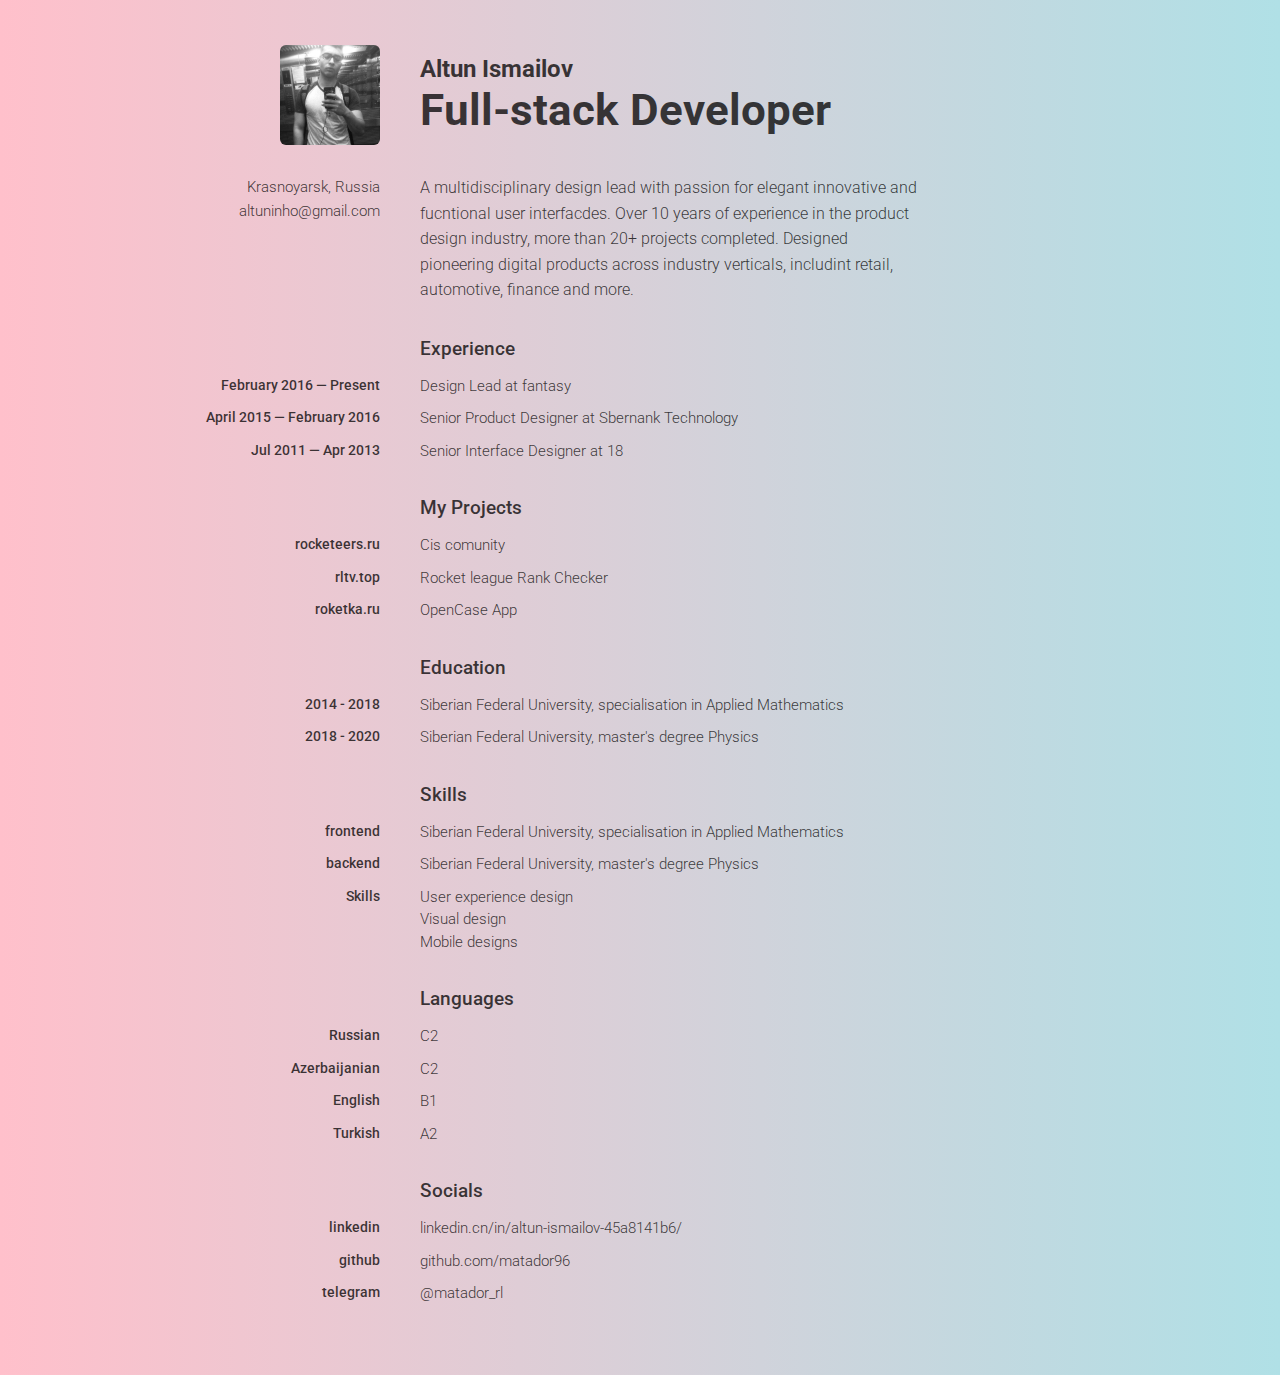
==== index.html @ a522b96a "first" ====
<!DOCTYPE html>
<html>
  <head>
    <link href="/assets/styles/style.css" rel="stylesheet" />
    <meta http-equiv="Content-Type" content="text/html; charset=utf-8" />
    <title>Resume Altun Ismailov - Full-stack Javascript Developer</title>
    <link rel="shortcut icon" href="favicon.ico" type="image/x-icon" />
    <link rel="preconnect" href="https://fonts.googleapis.com" />
    <link rel="preconnect" href="https://fonts.gstatic.com" crossorigin />
    <link
      href="https://fonts.googleapis.com/css2?family=Roboto:wght@300;400;500;700&display=swap"
      rel="stylesheet"
    />
  </head>
  <body>
    <div class="content">
      <div class="content-me">
        <div class="content-me-avatar animation-opacity left">
          <img src="/assets/img/avatar.jpg" />
        </div>
        <div class="content-me-block animation-right-to-left">
          <div class="content-me-block-name">Altun Ismailov</div>
          <div class="content-me-block-position">Full-stack Developer</div>
        </div>
      </div>

      <div class="content-about">
        <div class="content-about-contact animation-opacity left">
          Krasnoyarsk, Russia<br />
          altuninho@gmail.com
        </div>

        <div class="content-about-text animation-right-to-left">
          A multidisciplinary design lead with passion for elegant innovative
          and fucntional user interfacdes. Over 10 years of experience in the
          product design industry, more than 20+ projects completed. Designed
          pioneering digital products across industry verticals, includint
          retail, automotive, finance and more.
        </div>
      </div>

      <div class="content-right-header animation-right-to-left">
        <div class="left"></div>
        <h3>Experience</h3>
      </div>

      <div class="content-two-side">
        <div class="content-two-side-left animation-opacity left">
          February 2016 — Present
        </div>
        <div class="content-two-side-right animation-right-to-left">
          Design Lead at fantasy
        </div>
        <div class="content-two-side-left animation-opacity left">
          April 2015 — February 2016
        </div>
        <div class="content-two-side-right animation-right-to-left">
          Senior Product Designer at Sbernank Technology
        </div>
        <div class="content-two-side-left animation-opacity left">
          Jul 2011 — Apr 2013
        </div>
        <div class="content-two-side-right animation-right-to-left">
          Senior Interface Designer at 18
        </div>
      </div>

      <div class="content-right-header animation-right-to-left">
        <div class="left"></div>
        <h3>My Projects</h3>
      </div>

      <div class="content-two-side">
        <div class="content-two-side-left animation-opacity left">
          rocketeers.ru
        </div>
        <div class="content-two-side-right animation-right-to-left">
          Cis comunity
        </div>
        <div class="content-two-side-left animation-opacity left">rltv.top</div>
        <div class="content-two-side-right animation-right-to-left">
          Rocket league Rank Checker
        </div>
        <div class="content-two-side-left animation-opacity left">
          roketka.ru
        </div>
        <div class="content-two-side-right animation-right-to-left">
          OpenCase App
        </div>
      </div>

      <div class="content-right-header animation-right-to-left">
        <div class="left"></div>
        <h3>Education</h3>
      </div>

      <div class="content-two-side">
        <div class="content-two-side-left animation-opacity left">
          2014 - 2018
        </div>
        <div class="content-two-side-right animation-right-to-left">
          Siberian Federal University, specialisation in Applied Mathematics
        </div>
        <div class="content-two-side-left animation-opacity left">
          2018 - 2020
        </div>
        <div class="content-two-side-right animation-right-to-left">
          Siberian Federal University, master's degree Physics
        </div>
      </div>

      <div class="content-right-header animation-right-to-left">
        <div class="left"></div>
        <h3>Skills</h3>
      </div>

      <div class="content-two-side">
        <div class="content-two-side-left animation-opacity left">frontend</div>
        <div class="content-two-side-right animation-right-to-left">
          Siberian Federal University, specialisation in Applied Mathematics
        </div>
        <div class="content-two-side-left animation-opacity left">backend</div>
        <div class="content-two-side-right animation-right-to-left">
          Siberian Federal University, master's degree Physics
        </div>
        <div class="content-two-side-left animation-opacity left">Skills</div>
        <div class="content-two-side-right animation-right-to-left">
          User experience design <br />
          Visual design <br />
          Mobile designs
        </div>
      </div>

      <div class="content-right-header animation-right-to-left">
        <div class="left"></div>
        <h3>Languages</h3>
      </div>

      <div class="content-two-side">
        <div class="content-two-side-left animation-opacity left">Russian</div>
        <div class="content-two-side-right animation-right-to-left">C2</div>
        <div class="content-two-side-left animation-opacity left">
          Azerbaijanian
        </div>
        <div class="content-two-side-right animation-right-to-left">C2</div>
        <div class="content-two-side-left animation-opacity left">English</div>
        <div class="content-two-side-right animation-right-to-left">B1</div>
        <div class="content-two-side-left animation-opacity left">Turkish</div>
        <div class="content-two-side-right animation-right-to-left">A2</div>
      </div>

      <div class="content-right-header animation-right-to-left">
        <div class="left"></div>
        <h3>Socials</h3>
      </div>

      <div class="content-two-side">
        <div class="content-two-side-left animation-opacity left">linkedin</div>
        <div class="content-two-side-right animation-right-to-left">
          linkedin.cn/in/altun-ismailov-45a8141b6/
        </div>
        <div class="content-two-side-left animation-opacity left">github</div>
        <div class="content-two-side-right animation-right-to-left">
          github.com/matador96
        </div>
        <div class="content-two-side-left animation-opacity left">telegram</div>
        <div class="content-two-side-right animation-right-to-left">
          @matador_rl
        </div>
      </div>
    </div>

    <div class="footer"></div>
  </body>
</html>
---- assets/styles/style.css ----
:root {
  --max-width-right-block: 500px;
}

body {
  background: linear-gradient(90deg, pink, powderblue);
  background-repeat: no-repeat;
  background-size: cover;
  background-position: center;
  font-family: "Roboto", sans-serif;
  min-height: 100vh;
  color: rgba(0, 0, 0, 0.753);
}

body::-webkit-scrollbar-track {
  box-shadow: inset 0 0 1px rgba(0, 0, 0, 1);
  background-color: powderblue;
}
body::-webkit-scrollbar {
  width: 8px;
}
body::-webkit-scrollbar-thumb {
  background-color: rgba(0, 0, 0, 0.18);
}

.content {
  display: flex;
  margin: 5vh auto;
  flex-direction: column;
  min-height: 100vh;
  justify-content: center;
  max-width: 920px;
}

.content-me {
  display: flex;
  align-items: center;
  margin-bottom: 30px;
}

.content-me-block-name {
  font-size: 24px;
  font-weight: 700;
  line-height: 30px;
}

.content-me-block-position {
  font-size: 44px;
  font-weight: 700;
}

.content-me-avatar img {
  height: 100px;
  width: 100px;
  display: block;
  border-radius: 6px;
  margin-left: auto;
}

.content-about {
  margin-bottom: 25px;
}

.content-about-text {
  display: flex;
  max-width: var(--max-width-right-block);
  font-size: 16px;
  font-weight: 300;
  line-height: 1.6;
}

.content-about-contact {
  font-size: 15px;
  line-height: 1.6;
  font-weight: 300;
}

.content-two-side {
  margin-bottom: 15px;
  line-height: 1.5;
}

.content-two-side-left {
  font-weight: 500;
  font-size: 14px;
}
.content-two-side-right {
  font-size: 15px;
  display: flex;
  font-weight: 300;
  margin-bottom: 10px;
}

.left {
  float: left;
  width: 200px;
  text-align: right;
  margin-right: 40px;
}

.content-right-header {
  display: flex;
}

.animation-opacity {
  animation-duration: 1.5s;
  animation-name: animation-opacity;
  animation-timing-function: ease;
}

@keyframes animation-opacity {
  from {
    opacity: 0;
  }

  to {
    opacity: 1;
  }
}

.animation-right-to-left {
  animation-duration: 0.8s;
  animation-name: animation-right-to-left;
  animation-timing-function: ease;
}

@keyframes animation-right-to-left {
  from {
    opacity: 0;
    transform: translateX(100px);
  }

  to {
    opacity: 1;
    transform: translateX(0px);
  }
}

h1 {
}

h2 {
}

h3 {
  font-weight: 500;
  margin: 10px 0 15px 0;
}

h4 {
  font-weight: 500;
  margin: 15px 0 0 0;
}
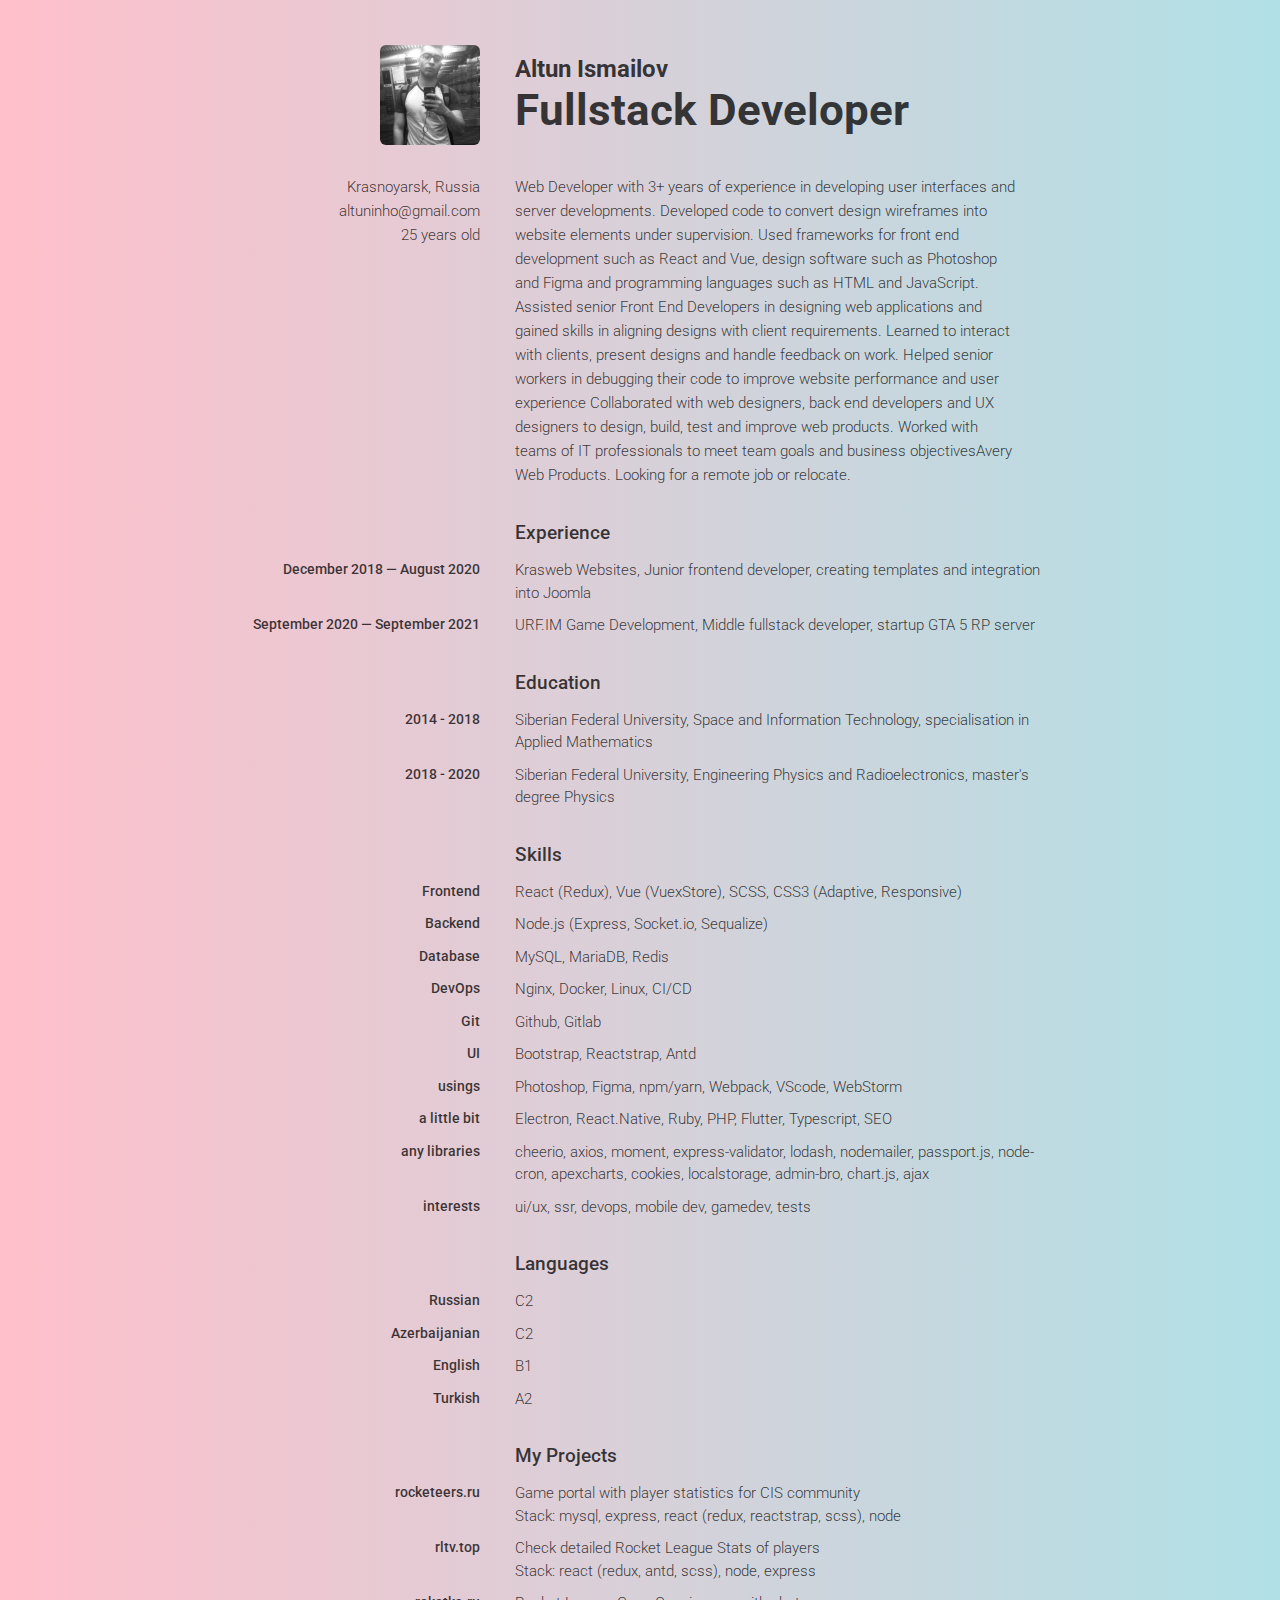
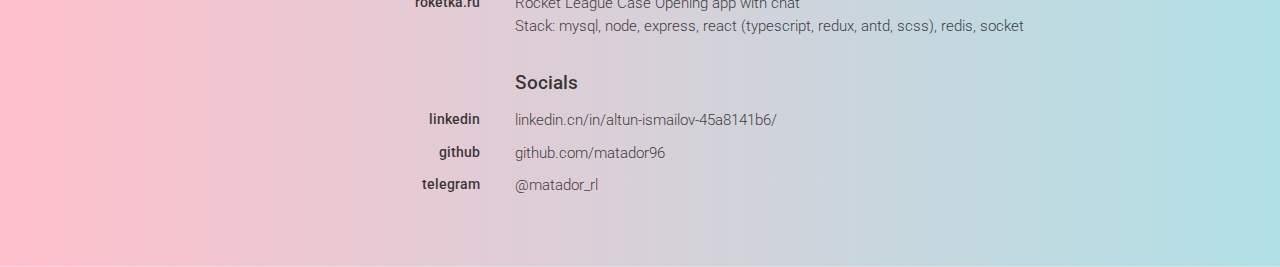
==== commit 36888c34: "fix" ====
--- a/index.html
+++ b/index.html
@@ -1,14 +1,15 @@
 <!DOCTYPE html>
 <html>
   <head>
-    <link href="/assets/styles/style.css" rel="stylesheet" />
+    <link href="style.css" rel="stylesheet" />
     <meta http-equiv="Content-Type" content="text/html; charset=utf-8" />
+    <meta name="viewport" content="width=device-width, initial-scale=1" />
     <title>Resume Altun Ismailov - Full-stack Javascript Developer</title>
     <link rel="shortcut icon" href="favicon.ico" type="image/x-icon" />
     <link rel="preconnect" href="https://fonts.googleapis.com" />
     <link rel="preconnect" href="https://fonts.gstatic.com" crossorigin />
     <link
-      href="https://fonts.googleapis.com/css2?family=Roboto:wght@300;400;500;700&display=swap"
+      href="https://fonts.googleapis.com/css2?family=Roboto:wght@300;500;700&display=swap"
       rel="stylesheet"
     />
   </head>
@@ -16,26 +17,36 @@
     <div class="content">
       <div class="content-me">
         <div class="content-me-avatar animation-opacity left">
-          <img src="/assets/img/avatar.jpg" />
+          <img src="avatar.jpg" />
         </div>
         <div class="content-me-block animation-right-to-left">
           <div class="content-me-block-name">Altun Ismailov</div>
-          <div class="content-me-block-position">Full-stack Developer</div>
+          <div class="content-me-block-position">Fullstack Developer</div>
         </div>
       </div>
 
       <div class="content-about">
         <div class="content-about-contact animation-opacity left">
           Krasnoyarsk, Russia<br />
-          altuninho@gmail.com
+          altuninho@gmail.com<br />
+          25 years old
         </div>
 
         <div class="content-about-text animation-right-to-left">
-          A multidisciplinary design lead with passion for elegant innovative
-          and fucntional user interfacdes. Over 10 years of experience in the
-          product design industry, more than 20+ projects completed. Designed
-          pioneering digital products across industry verticals, includint
-          retail, automotive, finance and more.
+          Web Developer with 3+ years of experience in developing user
+          interfaces and server developments. Developed code to convert design
+          wireframes into website elements under supervision. Used frameworks
+          for front end development such as React and Vue, design software such
+          as Photoshop and Figma and programming languages such as HTML and
+          JavaScript. Assisted senior Front End Developers in designing web
+          applications and gained skills in aligning designs with client
+          requirements. Learned to interact with clients, present designs and
+          handle feedback on work. Helped senior workers in debugging their code
+          to improve website performance and user experience Collaborated with
+          web designers, back end developers and UX designers to design, build,
+          test and improve web products. Worked with teams of IT professionals
+          to meet team goals and business objectivesAvery Web Products. Looking
+          for a remote job or relocate.
         </div>
       </div>
 
@@ -46,46 +57,18 @@
 
       <div class="content-two-side">
         <div class="content-two-side-left animation-opacity left">
-          February 2016 — Present
-        </div>
-        <div class="content-two-side-right animation-right-to-left">
-          Design Lead at fantasy
-        </div>
-        <div class="content-two-side-left animation-opacity left">
-          April 2015 — February 2016
-        </div>
-        <div class="content-two-side-right animation-right-to-left">
-          Senior Product Designer at Sbernank Technology
-        </div>
-        <div class="content-two-side-left animation-opacity left">
-          Jul 2011 — Apr 2013
-        </div>
-        <div class="content-two-side-right animation-right-to-left">
-          Senior Interface Designer at 18
-        </div>
-      </div>
-
-      <div class="content-right-header animation-right-to-left">
-        <div class="left"></div>
-        <h3>My Projects</h3>
-      </div>
-
-      <div class="content-two-side">
-        <div class="content-two-side-left animation-opacity left">
-          rocketeers.ru
-        </div>
-        <div class="content-two-side-right animation-right-to-left">
-          Cis comunity
-        </div>
-        <div class="content-two-side-left animation-opacity left">rltv.top</div>
-        <div class="content-two-side-right animation-right-to-left">
-          Rocket league Rank Checker
-        </div>
-        <div class="content-two-side-left animation-opacity left">
-          roketka.ru
-        </div>
-        <div class="content-two-side-right animation-right-to-left">
-          OpenCase App
+          December 2018 — August 2020
+        </div>
+        <div class="content-two-side-right animation-right-to-left">
+          Krasweb Websites, Junior frontend developer, creating templates and
+          integration into Joomla
+        </div>
+        <div class="content-two-side-left animation-opacity left">
+          September 2020 — September 2021
+        </div>
+        <div class="content-two-side-right animation-right-to-left">
+          URF.IM Game Development, Middle fullstack developer, startup GTA 5 RP
+          server
         </div>
       </div>
 
@@ -99,13 +82,15 @@
           2014 - 2018
         </div>
         <div class="content-two-side-right animation-right-to-left">
-          Siberian Federal University, specialisation in Applied Mathematics
+          Siberian Federal University, Space and Information Technology,
+          specialisation in Applied Mathematics
         </div>
         <div class="content-two-side-left animation-opacity left">
           2018 - 2020
         </div>
         <div class="content-two-side-right animation-right-to-left">
-          Siberian Federal University, master's degree Physics
+          Siberian Federal University, Engineering Physics and Radioelectronics,
+          master's degree Physics
         </div>
       </div>
 
@@ -115,19 +100,55 @@
       </div>
 
       <div class="content-two-side">
-        <div class="content-two-side-left animation-opacity left">frontend</div>
-        <div class="content-two-side-right animation-right-to-left">
-          Siberian Federal University, specialisation in Applied Mathematics
-        </div>
-        <div class="content-two-side-left animation-opacity left">backend</div>
-        <div class="content-two-side-right animation-right-to-left">
-          Siberian Federal University, master's degree Physics
-        </div>
-        <div class="content-two-side-left animation-opacity left">Skills</div>
-        <div class="content-two-side-right animation-right-to-left">
-          User experience design <br />
-          Visual design <br />
-          Mobile designs
+        <div class="content-two-side-left animation-opacity left">Frontend</div>
+        <div class="content-two-side-right animation-right-to-left">
+          React (Redux), Vue (VuexStore), SCSS, CSS3 (Adaptive, Responsive)
+        </div>
+        <div class="content-two-side-left animation-opacity left">Backend</div>
+        <div class="content-two-side-right animation-right-to-left">
+          Node.js (Express, Socket.io, Sequalize)
+        </div>
+        <div class="content-two-side-left animation-opacity left">Database</div>
+        <div class="content-two-side-right animation-right-to-left">
+          MySQL, MariaDB, Redis
+        </div>
+        <div class="content-two-side-left animation-opacity left">DevOps</div>
+        <div class="content-two-side-right animation-right-to-left">
+          Nginx, Docker, Linux, CI/CD
+        </div>
+        <div class="content-two-side-left animation-opacity left">Git</div>
+        <div class="content-two-side-right animation-right-to-left">
+          Github, Gitlab
+        </div>
+        <div class="content-two-side-left animation-opacity left">UI</div>
+        <div class="content-two-side-right animation-right-to-left">
+          Bootstrap, Reactstrap, Antd
+        </div>
+        <div class="content-two-side-left animation-opacity left">usings</div>
+        <div class="content-two-side-right animation-right-to-left">
+          Photoshop, Figma, npm/yarn, Webpack, VScode, WebStorm
+        </div>
+        <div class="content-two-side-left animation-opacity left">
+          a little bit
+        </div>
+        <div class="content-two-side-right animation-right-to-left">
+          Electron, React.Native, Ruby, PHP, Flutter, Typescript, SEO
+        </div>
+
+        <div class="content-two-side-left animation-opacity left">
+          any libraries
+        </div>
+        <div class="content-two-side-right animation-right-to-left">
+          cheerio, axios, moment, express-validator, lodash, nodemailer,
+          passport.js, node-cron, apexcharts, cookies, localstorage, admin-bro,
+          chart.js, ajax
+        </div>
+
+        <div class="content-two-side-left animation-opacity left">
+          interests
+        </div>
+        <div class="content-two-side-right animation-right-to-left">
+          ui/ux, ssr, devops, mobile dev, gamedev, tests
         </div>
       </div>
 
@@ -151,6 +172,33 @@
 
       <div class="content-right-header animation-right-to-left">
         <div class="left"></div>
+        <h3>My Projects</h3>
+      </div>
+
+      <div class="content-two-side">
+        <div class="content-two-side-left animation-opacity left">
+          rocketeers.ru
+        </div>
+        <div class="content-two-side-right animation-right-to-left">
+          Game portal with player statistics for CIS community<br />
+          Stack: mysql, express, react (redux, reactstrap, scss), node
+        </div>
+        <div class="content-two-side-left animation-opacity left">rltv.top</div>
+        <div class="content-two-side-right animation-right-to-left">
+          Check detailed Rocket League Stats of players<br />Stack: react
+          (redux, antd, scss), node, express
+        </div>
+        <div class="content-two-side-left animation-opacity left">
+          roketka.ru
+        </div>
+        <div class="content-two-side-right animation-right-to-left">
+          Rocket League Case Opening app with chat<br />Stack: mysql, node,
+          express, react (typescript, redux, antd, scss), redis, socket
+        </div>
+      </div>
+
+      <div class="content-right-header animation-right-to-left">
+        <div class="left"></div>
         <h3>Socials</h3>
       </div>
 
--- a/style.css
+++ b/style.css
@@ -0,0 +1,187 @@
+:root {
+  --max-width-right-block: 500px;
+}
+
+body {
+  background: linear-gradient(90deg, pink, powderblue);
+  background-repeat: no-repeat;
+  background-size: cover;
+  background-position: center;
+  font-family: "Roboto", sans-serif;
+  min-height: 100vh;
+  color: rgba(0, 0, 0, 0.753);
+}
+
+body::-webkit-scrollbar-track {
+  box-shadow: inset 0 0 1px rgba(0, 0, 0, 1);
+  background-color: powderblue;
+}
+body::-webkit-scrollbar {
+  width: 8px;
+}
+body::-webkit-scrollbar-thumb {
+  background-color: rgba(0, 0, 0, 0.18);
+}
+
+.content {
+  display: flex;
+  margin: 5vh auto;
+  flex-direction: column;
+  min-height: 100vh;
+  justify-content: center;
+  max-width: 800px;
+}
+
+.content-me {
+  display: flex;
+  align-items: center;
+  margin-bottom: 30px;
+}
+
+.content-me-block-name {
+  font-size: 24px;
+  font-weight: 700;
+  line-height: 30px;
+}
+
+.content-me-block-position {
+  font-size: 44px;
+  font-weight: 700;
+}
+
+.content-me-avatar img {
+  height: 100px;
+  width: 100px;
+  display: block;
+  border-radius: 6px;
+  margin-left: auto;
+}
+
+.content-about {
+  margin-bottom: 25px;
+}
+
+.content-about-text {
+  display: flex;
+  max-width: var(--max-width-right-block);
+  font-size: 15px;
+  font-weight: 300;
+  line-height: 1.6;
+}
+
+.content-about-contact {
+  font-size: 15px;
+  line-height: 1.6;
+  font-weight: 300;
+}
+
+.content-two-side {
+  margin-bottom: 15px;
+  line-height: 1.5;
+}
+
+.content-two-side-left {
+  font-weight: 500;
+  font-size: 14px;
+}
+.content-two-side-right {
+  font-size: 15px;
+  display: flex;
+  font-weight: 300;
+  margin-bottom: 10px;
+}
+
+.left {
+  float: left;
+  width: 240px;
+  text-align: right;
+  margin-right: 35px;
+}
+
+.content-right-header {
+  display: flex;
+}
+
+.animation-opacity {
+  animation-duration: 1.5s;
+  animation-name: animation-opacity;
+  animation-timing-function: ease;
+}
+
+@keyframes animation-opacity {
+  from {
+    opacity: 0;
+  }
+
+  to {
+    opacity: 1;
+  }
+}
+
+.animation-right-to-left {
+  animation-duration: 0.8s;
+  animation-name: animation-right-to-left;
+  animation-timing-function: ease;
+}
+
+@keyframes animation-right-to-left {
+  from {
+    opacity: 0;
+    transform: translateX(100px);
+  }
+
+  to {
+    opacity: 1;
+    transform: translateX(0px);
+  }
+}
+
+h1 {
+}
+
+h2 {
+}
+
+h3 {
+  font-weight: 500;
+  margin: 10px 0 15px 0;
+}
+
+h4 {
+  font-weight: 500;
+  margin: 15px 0 0 0;
+}
+
+@media (min-width: 320px) and (max-width: 680px) {
+  .left {
+    float: none;
+    width: auto;
+    text-align: left;
+    margin-right: 0;
+  }
+  .content-about-text {
+    margin-top: 20px;
+  }
+  .content-two-side {
+    margin-bottom: 5px;
+  }
+  .content-me-avatar img {
+    margin-right: 15px;
+  }
+  .content-me-block-position {
+    font-size: 30px;
+  }
+  .content-me-block-name {
+    font-size: 20px;
+    line-height: 20px;
+  }
+  .content-me {
+    flex-direction: column;
+    justify-content: center;
+    text-align: center;
+    margin-bottom: 5px;
+  }
+  .content-me-block {
+    margin: 15px 0;
+  }
+}
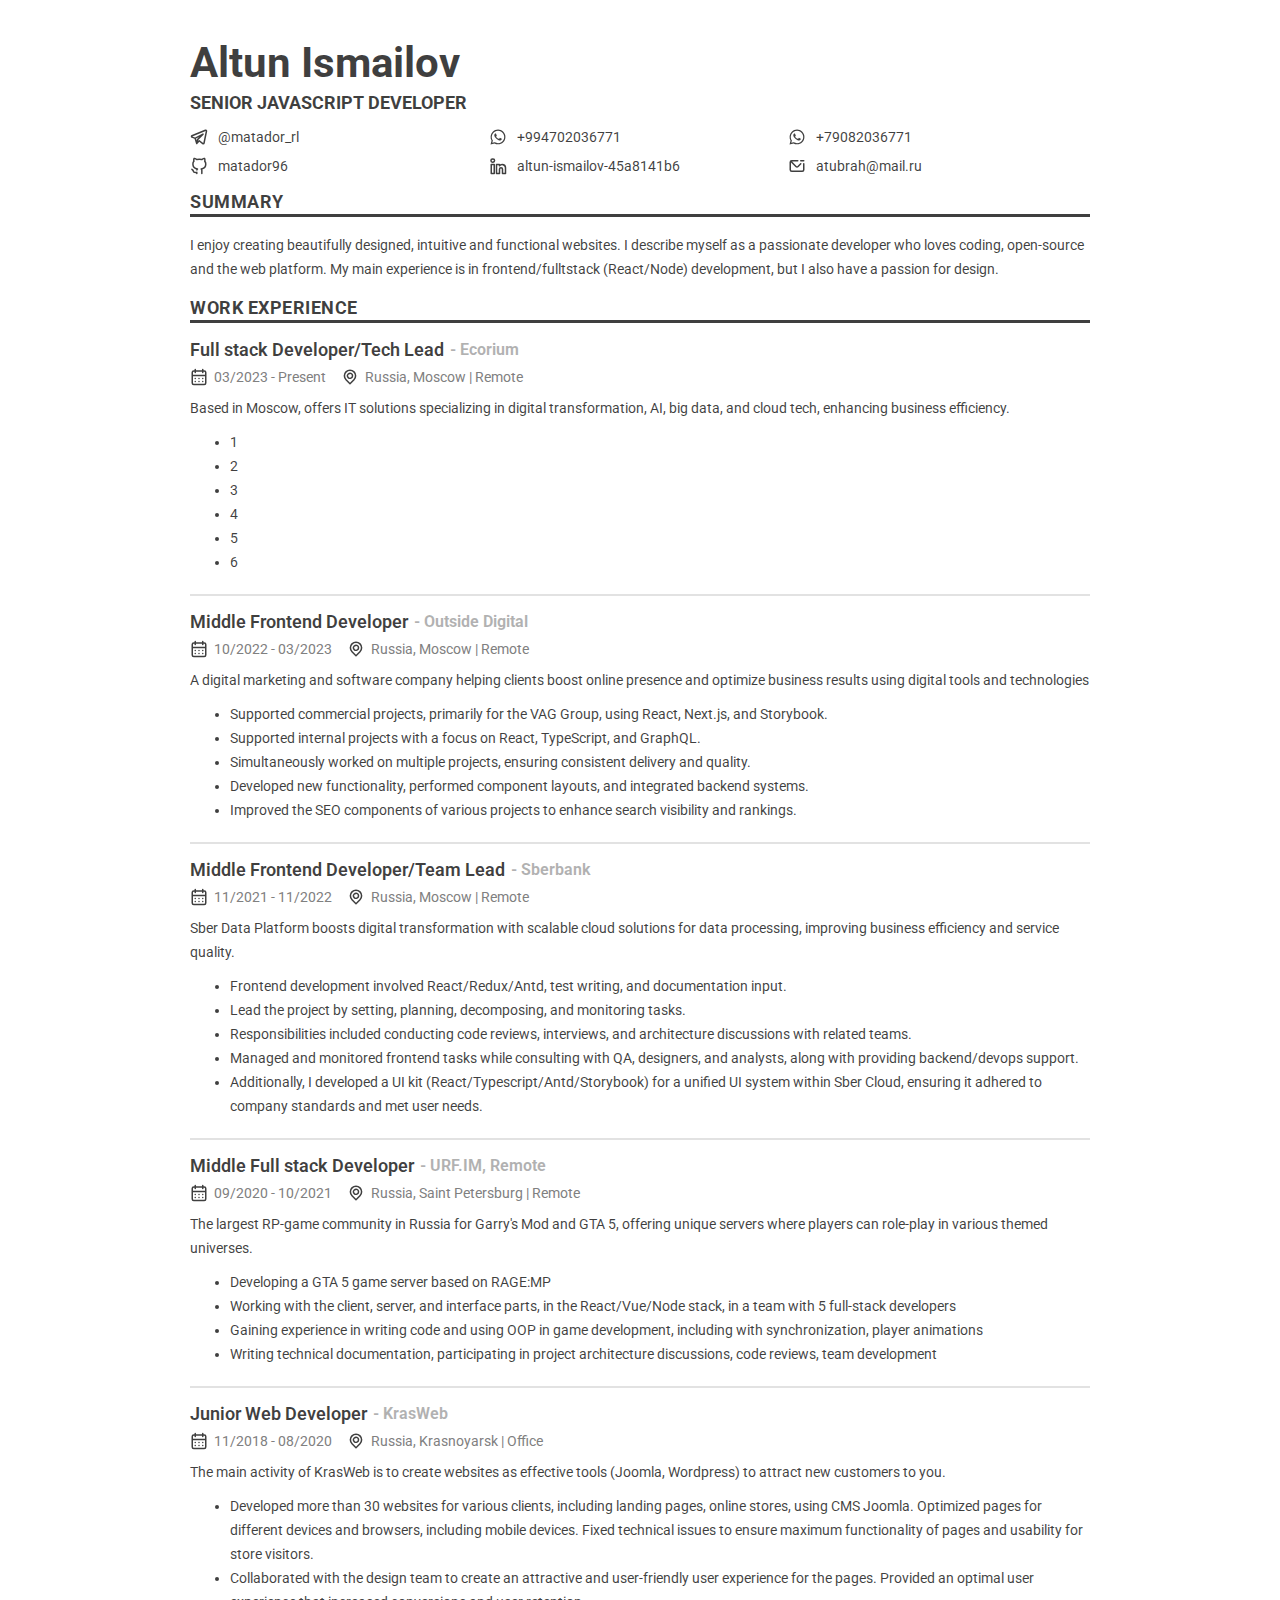
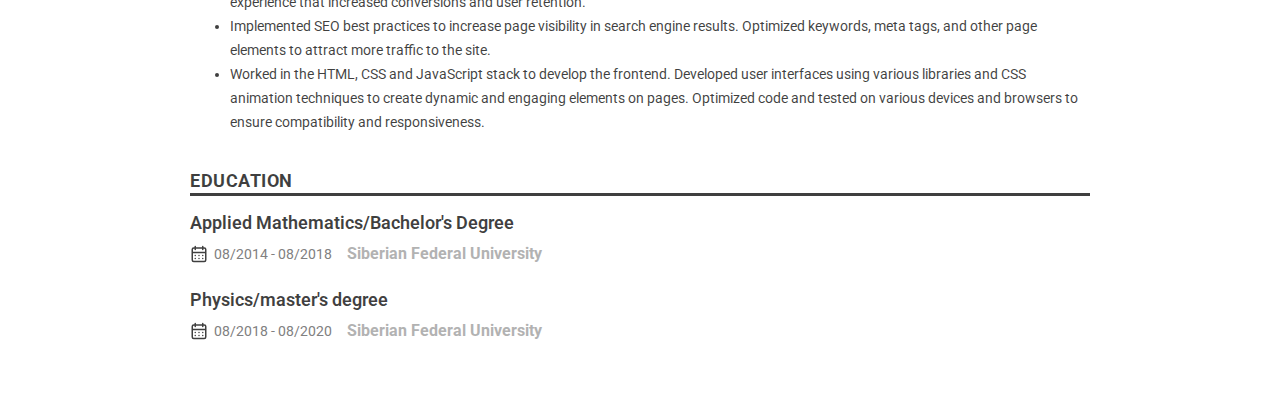
==== commit 43f9f97b: "fix" ====
--- a/index.html
+++ b/index.html
@@ -14,210 +14,462 @@
     />
   </head>
   <body>
-    <div class="content">
-      <div class="content-me">
-        <div class="content-me-avatar animation-opacity left">
-          <img src="avatar.jpg" />
-        </div>
-        <div class="content-me-block animation-right-to-left">
-          <div class="content-me-block-name">Altun Ismailov</div>
-          <div class="content-me-block-position">Fullstack Developer</div>
+    <div class="container">
+      <div class="name">Altun Ismailov</div>
+      <div class="subname">Senior Javascript developer</div>
+      <div class="socials">
+        <div>
+          <?xml version="1.0" ?><svg
+            data-name="Layer 1"
+            id="Layer_1"
+            viewBox="0 0 24 24"
+            xmlns="http://www.w3.org/2000/svg"
+          >
+            <title />
+            <path
+              d="M22.26465,2.42773a2.04837,2.04837,0,0,0-2.07813-.32421L2.26562,9.33887a2.043,2.043,0,0,0,.1045,3.81836l3.625,1.26074,2.0205,6.68164A.998.998,0,0,0,8.134,21.352c.00775.012.01868.02093.02692.03259a.98844.98844,0,0,0,.21143.21576c.02307.01758.04516.03406.06982.04968a.98592.98592,0,0,0,.31073.13611l.01184.001.00671.00287a1.02183,1.02183,0,0,0,.20215.02051c.00653,0,.01233-.00312.0188-.00324a.99255.99255,0,0,0,.30109-.05231c.02258-.00769.04193-.02056.06384-.02984a.9931.9931,0,0,0,.20429-.11456,250.75993,250.75993,0,0,1,.15222-.12818L12.416,18.499l4.03027,3.12207a2.02322,2.02322,0,0,0,1.24121.42676A2.05413,2.05413,0,0,0,19.69531,20.415L22.958,4.39844A2.02966,2.02966,0,0,0,22.26465,2.42773ZM9.37012,14.73633a.99357.99357,0,0,0-.27246.50586l-.30951,1.504-.78406-2.59307,4.06525-2.11695ZM17.67188,20.04l-4.7627-3.68945a1.00134,1.00134,0,0,0-1.35352.11914l-.86541.9552.30584-1.48645,7.083-7.083a.99975.99975,0,0,0-1.16894-1.59375L6.74487,12.55432,3.02051,11.19141,20.999,3.999Z"
+              fill="#6563ff"
+            />
+          </svg>
+          @matador_rl
+        </div>
+        <div>
+          <?xml version="1.0" ?><svg
+            id="svg8"
+            style="enable-background: new 0 0 24 24"
+            version="1.1"
+            viewBox="0 0 24 24"
+            xml:space="preserve"
+            xmlns="http://www.w3.org/2000/svg"
+            xmlns:cc="http://creativecommons.org/ns#"
+            xmlns:dc="http://purl.org/dc/elements/1.1/"
+            xmlns:inkscape="http://www.inkscape.org/namespaces/inkscape"
+            xmlns:rdf="http://www.w3.org/1999/02/22-rdf-syntax-ns#"
+            xmlns:sodipodi="http://sodipodi.sourceforge.net/DTD/sodipodi-0.dtd"
+            xmlns:svg="http://www.w3.org/2000/svg"
+            xmlns:xlink="http://www.w3.org/1999/xlink"
+          >
+            <path
+              d="M16.6,14c-0.2-0.1-1.5-0.7-1.7-0.8c-0.2-0.1-0.4-0.1-0.6,0.1c-0.2,0.2-0.6,0.8-0.8,1c-0.1,0.2-0.3,0.2-0.5,0.1c-0.7-0.3-1.4-0.7-2-1.2c-0.5-0.5-1-1.1-1.4-1.7c-0.1-0.2,0-0.4,0.1-0.5c0.1-0.1,0.2-0.3,0.4-0.4c0.1-0.1,0.2-0.3,0.2-0.4c0.1-0.1,0.1-0.3,0-0.4c-0.1-0.1-0.6-1.3-0.8-1.8C9.4,7.3,9.2,7.3,9,7.3c-0.1,0-0.3,0-0.5,0C8.3,7.3,8,7.5,7.9,7.6C7.3,8.2,7,8.9,7,9.7c0.1,0.9,0.4,1.8,1,2.6c1.1,1.6,2.5,2.9,4.2,3.7c0.5,0.2,0.9,0.4,1.4,0.5c0.5,0.2,1,0.2,1.6,0.1c0.7-0.1,1.3-0.6,1.7-1.2c0.2-0.4,0.2-0.8,0.1-1.2C17,14.2,16.8,14.1,16.6,14 M19.1,4.9C15.2,1,8.9,1,5,4.9c-3.2,3.2-3.8,8.1-1.6,12L2,22l5.3-1.4c1.5,0.8,3.1,1.2,4.7,1.2h0c5.5,0,9.9-4.4,9.9-9.9C22,9.3,20.9,6.8,19.1,4.9 M16.4,18.9c-1.3,0.8-2.8,1.3-4.4,1.3h0c-1.5,0-2.9-0.4-4.2-1.1l-0.3-0.2l-3.1,0.8l0.8-3l-0.2-0.3C2.6,12.4,3.8,7.4,7.7,4.9S16.6,3.7,19,7.5C21.4,11.4,20.3,16.5,16.4,18.9"
+              fill="#6563ff"
+              id="path4"
+            />
+          </svg>
+          +994702036771
+        </div>
+        <div>
+          <?xml version="1.0" ?><svg
+            id="svg8"
+            style="enable-background: new 0 0 24 24"
+            version="1.1"
+            viewBox="0 0 24 24"
+            xml:space="preserve"
+            xmlns="http://www.w3.org/2000/svg"
+            xmlns:cc="http://creativecommons.org/ns#"
+            xmlns:dc="http://purl.org/dc/elements/1.1/"
+            xmlns:inkscape="http://www.inkscape.org/namespaces/inkscape"
+            xmlns:rdf="http://www.w3.org/1999/02/22-rdf-syntax-ns#"
+            xmlns:sodipodi="http://sodipodi.sourceforge.net/DTD/sodipodi-0.dtd"
+            xmlns:svg="http://www.w3.org/2000/svg"
+            xmlns:xlink="http://www.w3.org/1999/xlink"
+          >
+            <path
+              d="M16.6,14c-0.2-0.1-1.5-0.7-1.7-0.8c-0.2-0.1-0.4-0.1-0.6,0.1c-0.2,0.2-0.6,0.8-0.8,1c-0.1,0.2-0.3,0.2-0.5,0.1c-0.7-0.3-1.4-0.7-2-1.2c-0.5-0.5-1-1.1-1.4-1.7c-0.1-0.2,0-0.4,0.1-0.5c0.1-0.1,0.2-0.3,0.4-0.4c0.1-0.1,0.2-0.3,0.2-0.4c0.1-0.1,0.1-0.3,0-0.4c-0.1-0.1-0.6-1.3-0.8-1.8C9.4,7.3,9.2,7.3,9,7.3c-0.1,0-0.3,0-0.5,0C8.3,7.3,8,7.5,7.9,7.6C7.3,8.2,7,8.9,7,9.7c0.1,0.9,0.4,1.8,1,2.6c1.1,1.6,2.5,2.9,4.2,3.7c0.5,0.2,0.9,0.4,1.4,0.5c0.5,0.2,1,0.2,1.6,0.1c0.7-0.1,1.3-0.6,1.7-1.2c0.2-0.4,0.2-0.8,0.1-1.2C17,14.2,16.8,14.1,16.6,14 M19.1,4.9C15.2,1,8.9,1,5,4.9c-3.2,3.2-3.8,8.1-1.6,12L2,22l5.3-1.4c1.5,0.8,3.1,1.2,4.7,1.2h0c5.5,0,9.9-4.4,9.9-9.9C22,9.3,20.9,6.8,19.1,4.9 M16.4,18.9c-1.3,0.8-2.8,1.3-4.4,1.3h0c-1.5,0-2.9-0.4-4.2-1.1l-0.3-0.2l-3.1,0.8l0.8-3l-0.2-0.3C2.6,12.4,3.8,7.4,7.7,4.9S16.6,3.7,19,7.5C21.4,11.4,20.3,16.5,16.4,18.9"
+              fill="#6563ff"
+              id="path4"
+            />
+          </svg>
+          +79082036771
+        </div>
+
+        <div>
+          <?xml version="1.0" ?><svg
+            data-name="Layer 1"
+            viewBox="0 0 24 24"
+            xmlns="http://www.w3.org/2000/svg"
+          >
+            <path
+              d="M10.07031,20.50291a1.00008,1.00008,0,0,0-1.18115-.9834c-1.30908.24024-2.96191.27637-3.40137-.958a5.70754,5.70754,0,0,0-1.83691-2.415,1.20073,1.20073,0,0,1-.1665-.10938,1,1,0,0,0-.93067-.64551H2.54883a.99965.99965,0,0,0-1,.99512c-.00391.81543.811,1.33789,1.1416,1.51465a4.4408,4.4408,0,0,1,.92383,1.35937c.36426,1.02344,1.42285,2.57617,4.46582,2.376.001.03516.00195.06836.00244.09863l.00439.26758a1,1,0,0,0,2,0l-.00488-.31836C10.07715,21.4951,10.07031,21.22068,10.07031,20.50291Zm10.667-15.126c.03174-.125.063-.26367.09034-.41992a6.27792,6.27792,0,0,0-.40821-3.293,1.002,1.002,0,0,0-.61572-.58007c-.356-.12012-1.67041-.35645-4.18408,1.25a13.86918,13.86918,0,0,0-6.354,0C6.76221.751,5.45459.9658,5.10205,1.07908a.99744.99744,0,0,0-.63135.584,6.3003,6.3003,0,0,0-.40332,3.35644c.02442.12793.05078.2461.07813.35449A6.26928,6.26928,0,0,0,2.89014,9.20311a8.42168,8.42168,0,0,0,.04248.92187c.334,4.60254,3.334,5.98438,5.42431,6.459-.04345.125-.083.25878-.11816.40039a1.00023,1.00023,0,0,0,1.94238.47851,1.6784,1.6784,0,0,1,.46778-.87793.99947.99947,0,0,0-.5459-1.74512c-3.4541-.39453-4.95362-1.80175-5.1792-4.89843a6.61076,6.61076,0,0,1-.03369-.73828,4.25769,4.25769,0,0,1,.91943-2.71289,3.022,3.022,0,0,1,.1958-.23145.99988.99988,0,0,0,.188-1.02441,3.3876,3.3876,0,0,1-.15527-.55567A4.09356,4.09356,0,0,1,6.1167,3.06346a7.54263,7.54263,0,0,1,2.415,1.17968,1.00877,1.00877,0,0,0,.82764.13282,11.77716,11.77716,0,0,1,6.17285.001,1.00549,1.00549,0,0,0,.83056-.13769,7.572,7.572,0,0,1,2.40528-1.19043,4.03977,4.03977,0,0,1,.0874,1.57812,3.205,3.205,0,0,1-.16895.60743.9999.9999,0,0,0,.188,1.02441c.07715.08691.1543.18066.22363.26855A4.12186,4.12186,0,0,1,20,9.20311a7.03888,7.03888,0,0,1-.0376.77734c-.22021,3.05566-1.72558,4.46387-5.1958,4.85937a1,1,0,0,0-.54541,1.7461,1.63079,1.63079,0,0,1,.46631.9082,3.06079,3.06079,0,0,1,.09229.81934v2.334C14.77,21.2949,14.77,21.78025,14.77,22.00291a1,1,0,1,0,2,0c0-.2168,0-.69238.00977-1.33984V18.31346a4.8815,4.8815,0,0,0-.15479-1.31153,4.25638,4.25638,0,0,0-.11621-.416,6.51258,6.51258,0,0,0,5.44531-6.42383A8.69677,8.69677,0,0,0,22,9.20311,6.13062,6.13062,0,0,0,20.7373,5.37693Z"
+              fill="#6563ff"
+            />
+          </svg>
+
+          matador96
+        </div>
+        <div>
+          <?xml version="1.0" ?><svg
+            data-name="Layer 1"
+            viewBox="0 0 24 24"
+            xmlns="http://www.w3.org/2000/svg"
+          >
+            <path
+              d="M17.5,8.999a5.41868,5.41868,0,0,0-2.56543.64453A.99918.99918,0,0,0,14,8.999H10a.99943.99943,0,0,0-1,1v12a.99942.99942,0,0,0,1,1h4a.99942.99942,0,0,0,1-1v-5.5a1,1,0,1,1,2,0v5.5a.99942.99942,0,0,0,1,1h4a.99942.99942,0,0,0,1-1v-7.5A5.50685,5.50685,0,0,0,17.5,8.999Zm3.5,12H19v-4.5a3,3,0,1,0-6,0v4.5H11v-10h2v.70313a1.00048,1.00048,0,0,0,1.78125.625A3.48258,3.48258,0,0,1,21,14.499Zm-14-12H3a.99943.99943,0,0,0-1,1v12a.99942.99942,0,0,0,1,1H7a.99942.99942,0,0,0,1-1v-12A.99943.99943,0,0,0,7,8.999Zm-1,12H4v-10H6ZM5.01465,1.542A3.23283,3.23283,0,1,0,4.958,7.999h.02832a3.23341,3.23341,0,1,0,.02832-6.457ZM4.98633,5.999H4.958A1.22193,1.22193,0,0,1,3.58887,4.77051c0-.7461.55957-1.22852,1.42578-1.22852A1.2335,1.2335,0,0,1,6.41113,4.77051C6.41113,5.5166,5.85156,5.999,4.98633,5.999Z"
+              fill="#6563ff"
+            />
+          </svg>
+          altun-ismailov-45a8141b6
+        </div>
+
+        <div>
+          <?xml version="1.0" ?><svg
+            data-name="Layer 1"
+            viewBox="0 0 24 24"
+            xmlns="http://www.w3.org/2000/svg"
+          >
+            <path
+              d="M21,8a1,1,0,0,0-1,1v8a1,1,0,0,1-1,1H5a1,1,0,0,1-1-1V7.41l5.88,5.88a3,3,0,0,0,4.24,0l3.59-3.58a1,1,0,0,0-1.42-1.42l-3.58,3.59a1,1,0,0,1-1.42,0L5.41,6H13a1,1,0,0,0,0-2H5A3,3,0,0,0,2,7V17a3,3,0,0,0,3,3H19a3,3,0,0,0,3-3V9A1,1,0,0,0,21,8ZM17,6h4a1,1,0,0,0,0-2H17a1,1,0,0,0,0,2Z"
+              fill="#6563ff"
+            />
+          </svg>
+          atubrah@mail.ru
         </div>
       </div>
-
-      <div class="content-about">
-        <div class="content-about-contact animation-opacity left">
-          Krasnoyarsk, Russia<br />
-          altuninho@gmail.com<br />
-          25 years old
-        </div>
-
-        <div class="content-about-text animation-right-to-left">
-          Web Developer with 3+ years of experience in developing user
-          interfaces and server developments. Developed code to convert design
-          wireframes into website elements under supervision. Used frameworks
-          for front end development such as React and Vue, design software such
-          as Photoshop and Figma and programming languages such as HTML and
-          JavaScript. Assisted senior Front End Developers in designing web
-          applications and gained skills in aligning designs with client
-          requirements. Learned to interact with clients, present designs and
-          handle feedback on work. Helped senior workers in debugging their code
-          to improve website performance and user experience Collaborated with
-          web designers, back end developers and UX designers to design, build,
-          test and improve web products. Worked with teams of IT professionals
-          to meet team goals and business objectivesAvery Web Products. Looking
-          for a remote job or relocate.
-        </div>
+      <div class="title">Summary</div>
+
+      <div class="job-description">
+        I enjoy creating beautifully designed, intuitive and functional
+        websites. I describe myself as a passionate developer who loves coding,
+        open-source and the web platform. My main experience is in
+        frontend/fulltstack (React/Node) development, but I also have a passion
+        for design.
       </div>
 
-      <div class="content-right-header animation-right-to-left">
-        <div class="left"></div>
-        <h3>Experience</h3>
+      <div class="title">Work experience</div>
+      <div>
+        <div class="job">
+          <div class="flex-row-title">
+            <div class="job-title">Full stack Developer/Tech Lead</div>
+            <div class="job-name">- Ecorium</div>
+          </div>
+          <div class="flex-row">
+            <div class="job-date">
+              <svg
+                data-name="Layer 1"
+                viewBox="0 0 24 24"
+                xmlns="http://www.w3.org/2000/svg"
+              >
+                <path
+                  d="M12,19a1,1,0,1,0-1-1A1,1,0,0,0,12,19Zm5,0a1,1,0,1,0-1-1A1,1,0,0,0,17,19Zm0-4a1,1,0,1,0-1-1A1,1,0,0,0,17,15Zm-5,0a1,1,0,1,0-1-1A1,1,0,0,0,12,15ZM19,3H18V2a1,1,0,0,0-2,0V3H8V2A1,1,0,0,0,6,2V3H5A3,3,0,0,0,2,6V20a3,3,0,0,0,3,3H19a3,3,0,0,0,3-3V6A3,3,0,0,0,19,3Zm1,17a1,1,0,0,1-1,1H5a1,1,0,0,1-1-1V11H20ZM20,9H4V6A1,1,0,0,1,5,5H6V6A1,1,0,0,0,8,6V5h8V6a1,1,0,0,0,2,0V5h1a1,1,0,0,1,1,1ZM7,15a1,1,0,1,0-1-1A1,1,0,0,0,7,15Zm0,4a1,1,0,1,0-1-1A1,1,0,0,0,7,19Z"
+                  fill="#6563ff"
+                />
+              </svg>
+              03/2023 - Present
+            </div>
+            <div class="job-location">
+              <?xml version="1.0" ?><svg
+                viewBox="0 0 24 24"
+                xmlns="http://www.w3.org/2000/svg"
+              >
+                <path
+                  d="M18,4.48a8.45,8.45,0,0,0-12,12l5.27,5.28a1,1,0,0,0,1.42,0L18,16.43A8.45,8.45,0,0,0,18,4.48ZM16.57,15,12,19.59,7.43,15a6.46,6.46,0,1,1,9.14,0ZM9,7.41a4.32,4.32,0,0,0,0,6.1,4.31,4.31,0,0,0,7.36-3,4.24,4.24,0,0,0-1.26-3.05A4.3,4.3,0,0,0,9,7.41Zm4.69,4.68a2.33,2.33,0,1,1,.67-1.63A2.33,2.33,0,0,1,13.64,12.09Z"
+                  fill="#6563ff"
+                />
+              </svg>
+              Russia, Moscow | Remote
+            </div>
+          </div>
+
+          <div class="job-description">
+            Based in Moscow, offers IT solutions specializing in digital
+            transformation, AI, big data, and cloud tech, enhancing business
+            efficiency.
+            <ul>
+              <li>1</li>
+              <li>2</li>
+              <li>3</li>
+              <li>4</li>
+              <li>5</li>
+              <li>6</li>
+            </ul>
+          </div>
+        </div>
+
+        <div class="job">
+          <div class="flex-row-title">
+            <div class="job-title">Middle Frontend Developer</div>
+            <div class="job-name">- Outside Digital</div>
+          </div>
+          <div class="flex-row">
+            <div class="job-date">
+              <svg
+                data-name="Layer 1"
+                viewBox="0 0 24 24"
+                xmlns="http://www.w3.org/2000/svg"
+              >
+                <path
+                  d="M12,19a1,1,0,1,0-1-1A1,1,0,0,0,12,19Zm5,0a1,1,0,1,0-1-1A1,1,0,0,0,17,19Zm0-4a1,1,0,1,0-1-1A1,1,0,0,0,17,15Zm-5,0a1,1,0,1,0-1-1A1,1,0,0,0,12,15ZM19,3H18V2a1,1,0,0,0-2,0V3H8V2A1,1,0,0,0,6,2V3H5A3,3,0,0,0,2,6V20a3,3,0,0,0,3,3H19a3,3,0,0,0,3-3V6A3,3,0,0,0,19,3Zm1,17a1,1,0,0,1-1,1H5a1,1,0,0,1-1-1V11H20ZM20,9H4V6A1,1,0,0,1,5,5H6V6A1,1,0,0,0,8,6V5h8V6a1,1,0,0,0,2,0V5h1a1,1,0,0,1,1,1ZM7,15a1,1,0,1,0-1-1A1,1,0,0,0,7,15Zm0,4a1,1,0,1,0-1-1A1,1,0,0,0,7,19Z"
+                  fill="#6563ff"
+                />
+              </svg>
+              10/2022 - 03/2023
+            </div>
+            <div class="job-location">
+              <?xml version="1.0" ?><svg
+                viewBox="0 0 24 24"
+                xmlns="http://www.w3.org/2000/svg"
+              >
+                <path
+                  d="M18,4.48a8.45,8.45,0,0,0-12,12l5.27,5.28a1,1,0,0,0,1.42,0L18,16.43A8.45,8.45,0,0,0,18,4.48ZM16.57,15,12,19.59,7.43,15a6.46,6.46,0,1,1,9.14,0ZM9,7.41a4.32,4.32,0,0,0,0,6.1,4.31,4.31,0,0,0,7.36-3,4.24,4.24,0,0,0-1.26-3.05A4.3,4.3,0,0,0,9,7.41Zm4.69,4.68a2.33,2.33,0,1,1,.67-1.63A2.33,2.33,0,0,1,13.64,12.09Z"
+                  fill="#6563ff"
+                />
+              </svg>
+              Russia, Moscow | Remote
+            </div>
+          </div>
+          <div class="job-description">
+            A digital marketing and software company helping clients boost
+            online presence and optimize business results using digital tools
+            and technologies
+            <ul>
+              <li>
+                Supported commercial projects, primarily for the VAG Group,
+                using React, Next.js, and Storybook.
+              </li>
+              <li>
+                Supported internal projects with a focus on React, TypeScript,
+                and GraphQL.
+              </li>
+              <li>
+                Simultaneously worked on multiple projects, ensuring consistent
+                delivery and quality.
+              </li>
+              <li>
+                Developed new functionality, performed component layouts, and
+                integrated backend systems.
+              </li>
+              <li>
+                Improved the SEO components of various projects to enhance
+                search visibility and rankings.
+              </li>
+            </ul>
+          </div>
+        </div>
+
+        <div class="job">
+          <div class="flex-row-title">
+            <div class="job-title">Middle Frontend Developer/Team Lead</div>
+            <div class="job-name">- Sberbank</div>
+          </div>
+          <div class="flex-row">
+            <div class="job-date">
+              <svg
+                data-name="Layer 1"
+                viewBox="0 0 24 24"
+                xmlns="http://www.w3.org/2000/svg"
+              >
+                <path
+                  d="M12,19a1,1,0,1,0-1-1A1,1,0,0,0,12,19Zm5,0a1,1,0,1,0-1-1A1,1,0,0,0,17,19Zm0-4a1,1,0,1,0-1-1A1,1,0,0,0,17,15Zm-5,0a1,1,0,1,0-1-1A1,1,0,0,0,12,15ZM19,3H18V2a1,1,0,0,0-2,0V3H8V2A1,1,0,0,0,6,2V3H5A3,3,0,0,0,2,6V20a3,3,0,0,0,3,3H19a3,3,0,0,0,3-3V6A3,3,0,0,0,19,3Zm1,17a1,1,0,0,1-1,1H5a1,1,0,0,1-1-1V11H20ZM20,9H4V6A1,1,0,0,1,5,5H6V6A1,1,0,0,0,8,6V5h8V6a1,1,0,0,0,2,0V5h1a1,1,0,0,1,1,1ZM7,15a1,1,0,1,0-1-1A1,1,0,0,0,7,15Zm0,4a1,1,0,1,0-1-1A1,1,0,0,0,7,19Z"
+                  fill="#6563ff"
+                />
+              </svg>
+              11/2021 - 11/2022
+            </div>
+            <div class="job-location">
+              <?xml version="1.0" ?><svg
+                viewBox="0 0 24 24"
+                xmlns="http://www.w3.org/2000/svg"
+              >
+                <path
+                  d="M18,4.48a8.45,8.45,0,0,0-12,12l5.27,5.28a1,1,0,0,0,1.42,0L18,16.43A8.45,8.45,0,0,0,18,4.48ZM16.57,15,12,19.59,7.43,15a6.46,6.46,0,1,1,9.14,0ZM9,7.41a4.32,4.32,0,0,0,0,6.1,4.31,4.31,0,0,0,7.36-3,4.24,4.24,0,0,0-1.26-3.05A4.3,4.3,0,0,0,9,7.41Zm4.69,4.68a2.33,2.33,0,1,1,.67-1.63A2.33,2.33,0,0,1,13.64,12.09Z"
+                  fill="#6563ff"
+                />
+              </svg>
+              Russia, Moscow | Remote
+            </div>
+          </div>
+          <div class="job-description">
+            Sber Data Platform boosts digital transformation with scalable cloud
+            solutions for data processing, improving business efficiency and
+            service quality.
+            <ul>
+              <li>
+                Frontend development involved React/Redux/Antd, test writing,
+                and documentation input.
+              </li>
+              <li>
+                Lead the project by setting, planning, decomposing, and
+                monitoring tasks.
+              </li>
+              <li>
+                Responsibilities included conducting code reviews, interviews,
+                and architecture discussions with related teams.
+              </li>
+              <li>
+                Managed and monitored frontend tasks while consulting with QA,
+                designers, and analysts, along with providing backend/devops
+                support.
+              </li>
+              <li>
+                Additionally, I developed a UI kit
+                (React/Typescript/Antd/Storybook) for a unified UI system within
+                Sber Cloud, ensuring it adhered to company standards and met
+                user needs.
+              </li>
+            </ul>
+          </div>
+        </div>
+
+        <div class="job">
+          <div class="flex-row-title">
+            <div class="job-title">Middle Full stack Developer</div>
+            <div class="job-name">- URF.IM, Remote</div>
+          </div>
+          <div class="flex-row">
+            <div class="job-date">
+              <?xml version="1.0" ?><svg
+                data-name="Layer 1"
+                viewBox="0 0 24 24"
+                xmlns="http://www.w3.org/2000/svg"
+              >
+                <path
+                  d="M12,19a1,1,0,1,0-1-1A1,1,0,0,0,12,19Zm5,0a1,1,0,1,0-1-1A1,1,0,0,0,17,19Zm0-4a1,1,0,1,0-1-1A1,1,0,0,0,17,15Zm-5,0a1,1,0,1,0-1-1A1,1,0,0,0,12,15ZM19,3H18V2a1,1,0,0,0-2,0V3H8V2A1,1,0,0,0,6,2V3H5A3,3,0,0,0,2,6V20a3,3,0,0,0,3,3H19a3,3,0,0,0,3-3V6A3,3,0,0,0,19,3Zm1,17a1,1,0,0,1-1,1H5a1,1,0,0,1-1-1V11H20ZM20,9H4V6A1,1,0,0,1,5,5H6V6A1,1,0,0,0,8,6V5h8V6a1,1,0,0,0,2,0V5h1a1,1,0,0,1,1,1ZM7,15a1,1,0,1,0-1-1A1,1,0,0,0,7,15Zm0,4a1,1,0,1,0-1-1A1,1,0,0,0,7,19Z"
+                  fill="#6563ff"
+                />
+              </svg>
+              09/2020 - 10/2021
+            </div>
+            <div class="job-location">
+              <?xml version="1.0" ?><svg
+                viewBox="0 0 24 24"
+                xmlns="http://www.w3.org/2000/svg"
+              >
+                <path
+                  d="M18,4.48a8.45,8.45,0,0,0-12,12l5.27,5.28a1,1,0,0,0,1.42,0L18,16.43A8.45,8.45,0,0,0,18,4.48ZM16.57,15,12,19.59,7.43,15a6.46,6.46,0,1,1,9.14,0ZM9,7.41a4.32,4.32,0,0,0,0,6.1,4.31,4.31,0,0,0,7.36-3,4.24,4.24,0,0,0-1.26-3.05A4.3,4.3,0,0,0,9,7.41Zm4.69,4.68a2.33,2.33,0,1,1,.67-1.63A2.33,2.33,0,0,1,13.64,12.09Z"
+                  fill="#6563ff"
+                />
+              </svg>
+              Russia, Saint Petersburg | Remote
+            </div>
+          </div>
+          <div class="job-description">
+            The largest RP-game community in Russia for Garry's Mod and GTA 5,
+            offering unique servers where players can role-play in various
+            themed universes.
+            <ul>
+              <li>Developing a GTA 5 game server based on RAGE:MP</li>
+              <li>
+                Working with the client, server, and interface parts, in the
+                React/Vue/Node stack, in a team with 5 full-stack developers
+              </li>
+              <li>
+                Gaining experience in writing code and using OOP in game
+                development, including with synchronization, player animations
+              </li>
+              <li>
+                Writing technical documentation, participating in project
+                architecture discussions, code reviews, team development
+              </li>
+            </ul>
+          </div>
+        </div>
+
+        <div class="job">
+          <div class="flex-row-title">
+            <div class="job-title">Junior Web Developer</div>
+            <div class="job-name">- KrasWeb</div>
+          </div>
+          <div class="flex-row">
+            <div class="job-date">
+              <?xml version="1.0" ?><svg
+                data-name="Layer 1"
+                viewBox="0 0 24 24"
+                xmlns="http://www.w3.org/2000/svg"
+              >
+                <path
+                  d="M12,19a1,1,0,1,0-1-1A1,1,0,0,0,12,19Zm5,0a1,1,0,1,0-1-1A1,1,0,0,0,17,19Zm0-4a1,1,0,1,0-1-1A1,1,0,0,0,17,15Zm-5,0a1,1,0,1,0-1-1A1,1,0,0,0,12,15ZM19,3H18V2a1,1,0,0,0-2,0V3H8V2A1,1,0,0,0,6,2V3H5A3,3,0,0,0,2,6V20a3,3,0,0,0,3,3H19a3,3,0,0,0,3-3V6A3,3,0,0,0,19,3Zm1,17a1,1,0,0,1-1,1H5a1,1,0,0,1-1-1V11H20ZM20,9H4V6A1,1,0,0,1,5,5H6V6A1,1,0,0,0,8,6V5h8V6a1,1,0,0,0,2,0V5h1a1,1,0,0,1,1,1ZM7,15a1,1,0,1,0-1-1A1,1,0,0,0,7,15Zm0,4a1,1,0,1,0-1-1A1,1,0,0,0,7,19Z"
+                  fill="#6563ff"
+                />
+              </svg>
+              11/2018 - 08/2020
+            </div>
+
+            <div class="job-location">
+              <?xml version="1.0" ?><svg
+                viewBox="0 0 24 24"
+                xmlns="http://www.w3.org/2000/svg"
+              >
+                <path
+                  d="M18,4.48a8.45,8.45,0,0,0-12,12l5.27,5.28a1,1,0,0,0,1.42,0L18,16.43A8.45,8.45,0,0,0,18,4.48ZM16.57,15,12,19.59,7.43,15a6.46,6.46,0,1,1,9.14,0ZM9,7.41a4.32,4.32,0,0,0,0,6.1,4.31,4.31,0,0,0,7.36-3,4.24,4.24,0,0,0-1.26-3.05A4.3,4.3,0,0,0,9,7.41Zm4.69,4.68a2.33,2.33,0,1,1,.67-1.63A2.33,2.33,0,0,1,13.64,12.09Z"
+                  fill="#6563ff"
+                />
+              </svg>
+              Russia, Krasnoyarsk | Office
+            </div>
+          </div>
+          <div class="job-description">
+            The main activity of KrasWeb is to create websites as effective
+            tools (Joomla, Wordpress) to attract new customers to you.
+            <ul>
+              <li>
+                Developed more than 30 websites for various clients, including
+                landing pages, online stores, using CMS Joomla. Optimized pages
+                for different devices and browsers, including mobile devices.
+                Fixed technical issues to ensure maximum functionality of pages
+                and usability for store visitors.
+              </li>
+              <li>
+                Collaborated with the design team to create an attractive and
+                user-friendly user experience for the pages. Provided an optimal
+                user experience that increased conversions and user retention.
+              </li>
+              <li>
+                Implemented SEO best practices to increase page visibility in
+                search engine results. Optimized keywords, meta tags, and other
+                page elements to attract more traffic to the site.
+              </li>
+              <li>
+                Worked in the HTML, CSS and JavaScript stack to develop the
+                frontend. Developed user interfaces using various libraries and
+                CSS animation techniques to create dynamic and engaging elements
+                on pages. Optimized code and tested on various devices and
+                browsers to ensure compatibility and responsiveness.
+              </li>
+            </ul>
+          </div>
+        </div>
       </div>
 
-      <div class="content-two-side">
-        <div class="content-two-side-left animation-opacity left">
-          December 2018 — August 2020
-        </div>
-        <div class="content-two-side-right animation-right-to-left">
-          Krasweb Websites, Junior frontend developer, creating templates and
-          integration into Joomla
-        </div>
-        <div class="content-two-side-left animation-opacity left">
-          September 2020 — September 2021
-        </div>
-        <div class="content-two-side-right animation-right-to-left">
-          URF.IM Game Development, Middle fullstack developer, startup GTA 5 RP
-          server
+      <div class="title">Education</div>
+      <div class="education">
+        <div class="education-title">Applied Mathematics/Bachelor's Degree</div>
+        <div class="flex-row">
+          <div class="education-date">
+            <?xml version="1.0" ?><svg
+              data-name="Layer 1"
+              viewBox="0 0 24 24"
+              xmlns="http://www.w3.org/2000/svg"
+            >
+              <path
+                d="M12,19a1,1,0,1,0-1-1A1,1,0,0,0,12,19Zm5,0a1,1,0,1,0-1-1A1,1,0,0,0,17,19Zm0-4a1,1,0,1,0-1-1A1,1,0,0,0,17,15Zm-5,0a1,1,0,1,0-1-1A1,1,0,0,0,12,15ZM19,3H18V2a1,1,0,0,0-2,0V3H8V2A1,1,0,0,0,6,2V3H5A3,3,0,0,0,2,6V20a3,3,0,0,0,3,3H19a3,3,0,0,0,3-3V6A3,3,0,0,0,19,3Zm1,17a1,1,0,0,1-1,1H5a1,1,0,0,1-1-1V11H20ZM20,9H4V6A1,1,0,0,1,5,5H6V6A1,1,0,0,0,8,6V5h8V6a1,1,0,0,0,2,0V5h1a1,1,0,0,1,1,1ZM7,15a1,1,0,1,0-1-1A1,1,0,0,0,7,15Zm0,4a1,1,0,1,0-1-1A1,1,0,0,0,7,19Z"
+                fill="#6563ff"
+              />
+            </svg>
+            08/2014 - 08/2018
+          </div>
+          <div class="education-from">Siberian Federal University</div>
         </div>
       </div>
 
-      <div class="content-right-header animation-right-to-left">
-        <div class="left"></div>
-        <h3>Education</h3>
-      </div>
-
-      <div class="content-two-side">
-        <div class="content-two-side-left animation-opacity left">
-          2014 - 2018
-        </div>
-        <div class="content-two-side-right animation-right-to-left">
-          Siberian Federal University, Space and Information Technology,
-          specialisation in Applied Mathematics
-        </div>
-        <div class="content-two-side-left animation-opacity left">
-          2018 - 2020
-        </div>
-        <div class="content-two-side-right animation-right-to-left">
-          Siberian Federal University, Engineering Physics and Radioelectronics,
-          master's degree Physics
-        </div>
-      </div>
-
-      <div class="content-right-header animation-right-to-left">
-        <div class="left"></div>
-        <h3>Skills</h3>
-      </div>
-
-      <div class="content-two-side">
-        <div class="content-two-side-left animation-opacity left">Frontend</div>
-        <div class="content-two-side-right animation-right-to-left">
-          React (Redux), Vue (VuexStore), SCSS, CSS3 (Adaptive, Responsive)
-        </div>
-        <div class="content-two-side-left animation-opacity left">Backend</div>
-        <div class="content-two-side-right animation-right-to-left">
-          Node.js (Express, Socket.io, Sequalize)
-        </div>
-        <div class="content-two-side-left animation-opacity left">Database</div>
-        <div class="content-two-side-right animation-right-to-left">
-          MySQL, MariaDB, Redis
-        </div>
-        <div class="content-two-side-left animation-opacity left">DevOps</div>
-        <div class="content-two-side-right animation-right-to-left">
-          Nginx, Docker, Linux, CI/CD
-        </div>
-        <div class="content-two-side-left animation-opacity left">Git</div>
-        <div class="content-two-side-right animation-right-to-left">
-          Github, Gitlab
-        </div>
-        <div class="content-two-side-left animation-opacity left">UI</div>
-        <div class="content-two-side-right animation-right-to-left">
-          Bootstrap, Reactstrap, Antd
-        </div>
-        <div class="content-two-side-left animation-opacity left">usings</div>
-        <div class="content-two-side-right animation-right-to-left">
-          Photoshop, Figma, npm/yarn, Webpack, VScode, WebStorm
-        </div>
-        <div class="content-two-side-left animation-opacity left">
-          a little bit
-        </div>
-        <div class="content-two-side-right animation-right-to-left">
-          Electron, React.Native, Ruby, PHP, Flutter, Typescript, SEO
-        </div>
-
-        <div class="content-two-side-left animation-opacity left">
-          any libraries
-        </div>
-        <div class="content-two-side-right animation-right-to-left">
-          cheerio, axios, moment, express-validator, lodash, nodemailer,
-          passport.js, node-cron, apexcharts, cookies, localstorage, admin-bro,
-          chart.js, ajax
-        </div>
-
-        <div class="content-two-side-left animation-opacity left">
-          interests
-        </div>
-        <div class="content-two-side-right animation-right-to-left">
-          ui/ux, ssr, devops, mobile dev, gamedev, tests
-        </div>
-      </div>
-
-      <div class="content-right-header animation-right-to-left">
-        <div class="left"></div>
-        <h3>Languages</h3>
-      </div>
-
-      <div class="content-two-side">
-        <div class="content-two-side-left animation-opacity left">Russian</div>
-        <div class="content-two-side-right animation-right-to-left">C2</div>
-        <div class="content-two-side-left animation-opacity left">
-          Azerbaijanian
-        </div>
-        <div class="content-two-side-right animation-right-to-left">C2</div>
-        <div class="content-two-side-left animation-opacity left">English</div>
-        <div class="content-two-side-right animation-right-to-left">B1</div>
-        <div class="content-two-side-left animation-opacity left">Turkish</div>
-        <div class="content-two-side-right animation-right-to-left">A2</div>
-      </div>
-
-      <div class="content-right-header animation-right-to-left">
-        <div class="left"></div>
-        <h3>My Projects</h3>
-      </div>
-
-      <div class="content-two-side">
-        <div class="content-two-side-left animation-opacity left">
-          rocketeers.ru
-        </div>
-        <div class="content-two-side-right animation-right-to-left">
-          Game portal with player statistics for CIS community<br />
-          Stack: mysql, express, react (redux, reactstrap, scss), node
-        </div>
-        <div class="content-two-side-left animation-opacity left">rltv.top</div>
-        <div class="content-two-side-right animation-right-to-left">
-          Check detailed Rocket League Stats of players<br />Stack: react
-          (redux, antd, scss), node, express
-        </div>
-        <div class="content-two-side-left animation-opacity left">
-          roketka.ru
-        </div>
-        <div class="content-two-side-right animation-right-to-left">
-          Rocket League Case Opening app with chat<br />Stack: mysql, node,
-          express, react (typescript, redux, antd, scss), redis, socket
-        </div>
-      </div>
-
-      <div class="content-right-header animation-right-to-left">
-        <div class="left"></div>
-        <h3>Socials</h3>
-      </div>
-
-      <div class="content-two-side">
-        <div class="content-two-side-left animation-opacity left">linkedin</div>
-        <div class="content-two-side-right animation-right-to-left">
-          linkedin.cn/in/altun-ismailov-45a8141b6/
-        </div>
-        <div class="content-two-side-left animation-opacity left">github</div>
-        <div class="content-two-side-right animation-right-to-left">
-          github.com/matador96
-        </div>
-        <div class="content-two-side-left animation-opacity left">telegram</div>
-        <div class="content-two-side-right animation-right-to-left">
-          @matador_rl
+      <div class="education">
+        <div class="education-title">Physics/master's degree</div>
+
+        <div class="flex-row">
+          <div class="education-date">
+            <?xml version="1.0" ?><svg
+              data-name="Layer 1"
+              viewBox="0 0 24 24"
+              xmlns="http://www.w3.org/2000/svg"
+            >
+              <path
+                d="M12,19a1,1,0,1,0-1-1A1,1,0,0,0,12,19Zm5,0a1,1,0,1,0-1-1A1,1,0,0,0,17,19Zm0-4a1,1,0,1,0-1-1A1,1,0,0,0,17,15Zm-5,0a1,1,0,1,0-1-1A1,1,0,0,0,12,15ZM19,3H18V2a1,1,0,0,0-2,0V3H8V2A1,1,0,0,0,6,2V3H5A3,3,0,0,0,2,6V20a3,3,0,0,0,3,3H19a3,3,0,0,0,3-3V6A3,3,0,0,0,19,3Zm1,17a1,1,0,0,1-1,1H5a1,1,0,0,1-1-1V11H20ZM20,9H4V6A1,1,0,0,1,5,5H6V6A1,1,0,0,0,8,6V5h8V6a1,1,0,0,0,2,0V5h1a1,1,0,0,1,1,1ZM7,15a1,1,0,1,0-1-1A1,1,0,0,0,7,15Zm0,4a1,1,0,1,0-1-1A1,1,0,0,0,7,19Z"
+                fill="#6563ff"
+              />
+            </svg>
+            08/2018 - 08/2020
+          </div>
+          <div class="education-from">Siberian Federal University</div>
         </div>
       </div>
     </div>
-
-    <div class="footer"></div>
   </body>
 </html>
--- a/style.css
+++ b/style.css
@@ -3,13 +3,196 @@
 }
 
 body {
-  background: linear-gradient(90deg, pink, powderblue);
+  background: #fff;
   background-repeat: no-repeat;
   background-size: cover;
   background-position: center;
   font-family: "Roboto", sans-serif;
   min-height: 100vh;
   color: rgba(0, 0, 0, 0.753);
+  font-size: 14px;
+  padding: 30px 40px;
+}
+
+.flex-row {
+  display: flex;
+  gap: 15px;
+  margin: 3px 0 5px 0;
+  color: grey;
+}
+
+.flex-row-title {
+  display: flex;
+  gap: 6px;
+  align-items: center;
+}
+
+.name {
+  font-weight: 700;
+  font-size: 42px;
+  margin-bottom: 5px;
+}
+
+.subname {
+  font-weight: 700;
+  font-size: 18px;
+  text-transform: uppercase;
+}
+
+.job-location,
+.job-date,
+.education-date,
+.education-location {
+  display: flex;
+  gap: 6px;
+  align-items: center;
+}
+
+.job-location svg,
+.job-date svg,
+.education-date svg,
+.education-location svg {
+  height: 18px;
+}
+.education {
+  margin: 0 0 20px 0;
+}
+
+.education-title {
+  font-size: 18px;
+  font-weight: 600;
+  margin: 5px 0;
+}
+
+.education-from {
+  font-size: 16px;
+  font-weight: 700;
+  opacity: 0.6;
+  position: relative;
+  margin: 6px 0;
+}
+
+.job-date {
+  display: flex;
+  margin: 5px 0;
+}
+
+.job {
+  padding: 0 0 10px 0;
+  border-bottom: 2px solid rgb(226, 226, 226);
+  margin-bottom: 15px;
+}
+
+.job:last-child {
+  border-bottom: 0;
+}
+
+.job-title {
+  font-size: 18px;
+  font-weight: 600;
+}
+
+.job-name {
+  font-size: 16px;
+  font-weight: 700;
+  opacity: 0.4;
+  position: relative;
+}
+
+ul {
+  line-height: 24px;
+  font-weight: 400;
+  padding: 10px 0;
+  list-style-type: disc; /* Стандартные маркеры списка — диски */
+  padding-left: 40px; /* Отступы для маркеров */
+  margin: 0;
+}
+
+.job-description {
+  line-height: 24px;
+}
+
+.title {
+  text-transform: uppercase;
+  font-size: 18px;
+  font-weight: 700;
+  width: 100%;
+  border-bottom: 3px rgba(0, 0, 0, 0.753) solid;
+  padding-bottom: 2px;
+  margin: 16px 0;
+  letter-spacing: 0.5px;
+}
+
+/* .title {
+  font-size: 22px;
+  position: relative;
+  display: inline-block;
+  margin: 20px auto;
+  font-weight: 700;
+  padding: 3px 15px;
+  background: rgba(0, 0, 0, 0.753);
+  color: #fff;
+  border-radius: 4px;
+  text-transform: uppercase;
+  position: relative;
+  left: 50%;
+  transform: translate(-50%, 0);
+}
+
+.title:after {
+  content: "";
+  position: absolute;
+  left: 100%;
+  top: 50%;
+  transform: translateY(-50%);
+  height: 2px;
+  width: 100%; 
+  background: linear-gradient(
+    to right,
+    rgba(0, 0, 0, 0.753),
+    transparent
+  ); 
+}
+
+.title:before {
+  content: "";
+  position: absolute;
+  right: 100%; 
+  top: 50%;
+  transform: translateY(50%);
+  height: 2px; 
+  width: 100%;
+  background: linear-gradient(
+    to left,
+    rgba(0, 0, 0, 0.753),
+    transparent
+  ); 
+} */
+
+.container {
+  max-width: 900px;
+  margin: 0 auto;
+}
+
+svg path {
+  fill: rgba(0, 0, 0, 0.753);
+}
+.socials {
+  display: flex;
+  gap: 11px;
+  flex-wrap: wrap;
+  margin: 15px 0 12px 0;
+}
+
+.socials svg {
+  height: 18px;
+}
+
+.socials div {
+  display: flex;
+  gap: 10px;
+  width: 32%;
+  align-items: center;
 }
 
 body::-webkit-scrollbar-track {
@@ -22,166 +205,3 @@
 body::-webkit-scrollbar-thumb {
   background-color: rgba(0, 0, 0, 0.18);
 }
-
-.content {
-  display: flex;
-  margin: 5vh auto;
-  flex-direction: column;
-  min-height: 100vh;
-  justify-content: center;
-  max-width: 800px;
-}
-
-.content-me {
-  display: flex;
-  align-items: center;
-  margin-bottom: 30px;
-}
-
-.content-me-block-name {
-  font-size: 24px;
-  font-weight: 700;
-  line-height: 30px;
-}
-
-.content-me-block-position {
-  font-size: 44px;
-  font-weight: 700;
-}
-
-.content-me-avatar img {
-  height: 100px;
-  width: 100px;
-  display: block;
-  border-radius: 6px;
-  margin-left: auto;
-}
-
-.content-about {
-  margin-bottom: 25px;
-}
-
-.content-about-text {
-  display: flex;
-  max-width: var(--max-width-right-block);
-  font-size: 15px;
-  font-weight: 300;
-  line-height: 1.6;
-}
-
-.content-about-contact {
-  font-size: 15px;
-  line-height: 1.6;
-  font-weight: 300;
-}
-
-.content-two-side {
-  margin-bottom: 15px;
-  line-height: 1.5;
-}
-
-.content-two-side-left {
-  font-weight: 500;
-  font-size: 14px;
-}
-.content-two-side-right {
-  font-size: 15px;
-  display: flex;
-  font-weight: 300;
-  margin-bottom: 10px;
-}
-
-.left {
-  float: left;
-  width: 240px;
-  text-align: right;
-  margin-right: 35px;
-}
-
-.content-right-header {
-  display: flex;
-}
-
-.animation-opacity {
-  animation-duration: 1.5s;
-  animation-name: animation-opacity;
-  animation-timing-function: ease;
-}
-
-@keyframes animation-opacity {
-  from {
-    opacity: 0;
-  }
-
-  to {
-    opacity: 1;
-  }
-}
-
-.animation-right-to-left {
-  animation-duration: 0.8s;
-  animation-name: animation-right-to-left;
-  animation-timing-function: ease;
-}
-
-@keyframes animation-right-to-left {
-  from {
-    opacity: 0;
-    transform: translateX(100px);
-  }
-
-  to {
-    opacity: 1;
-    transform: translateX(0px);
-  }
-}
-
-h1 {
-}
-
-h2 {
-}
-
-h3 {
-  font-weight: 500;
-  margin: 10px 0 15px 0;
-}
-
-h4 {
-  font-weight: 500;
-  margin: 15px 0 0 0;
-}
-
-@media (min-width: 320px) and (max-width: 680px) {
-  .left {
-    float: none;
-    width: auto;
-    text-align: left;
-    margin-right: 0;
-  }
-  .content-about-text {
-    margin-top: 20px;
-  }
-  .content-two-side {
-    margin-bottom: 5px;
-  }
-  .content-me-avatar img {
-    margin-right: 15px;
-  }
-  .content-me-block-position {
-    font-size: 30px;
-  }
-  .content-me-block-name {
-    font-size: 20px;
-    line-height: 20px;
-  }
-  .content-me {
-    flex-direction: column;
-    justify-content: center;
-    text-align: center;
-    margin-bottom: 5px;
-  }
-  .content-me-block {
-    margin: 15px 0;
-  }
-}
